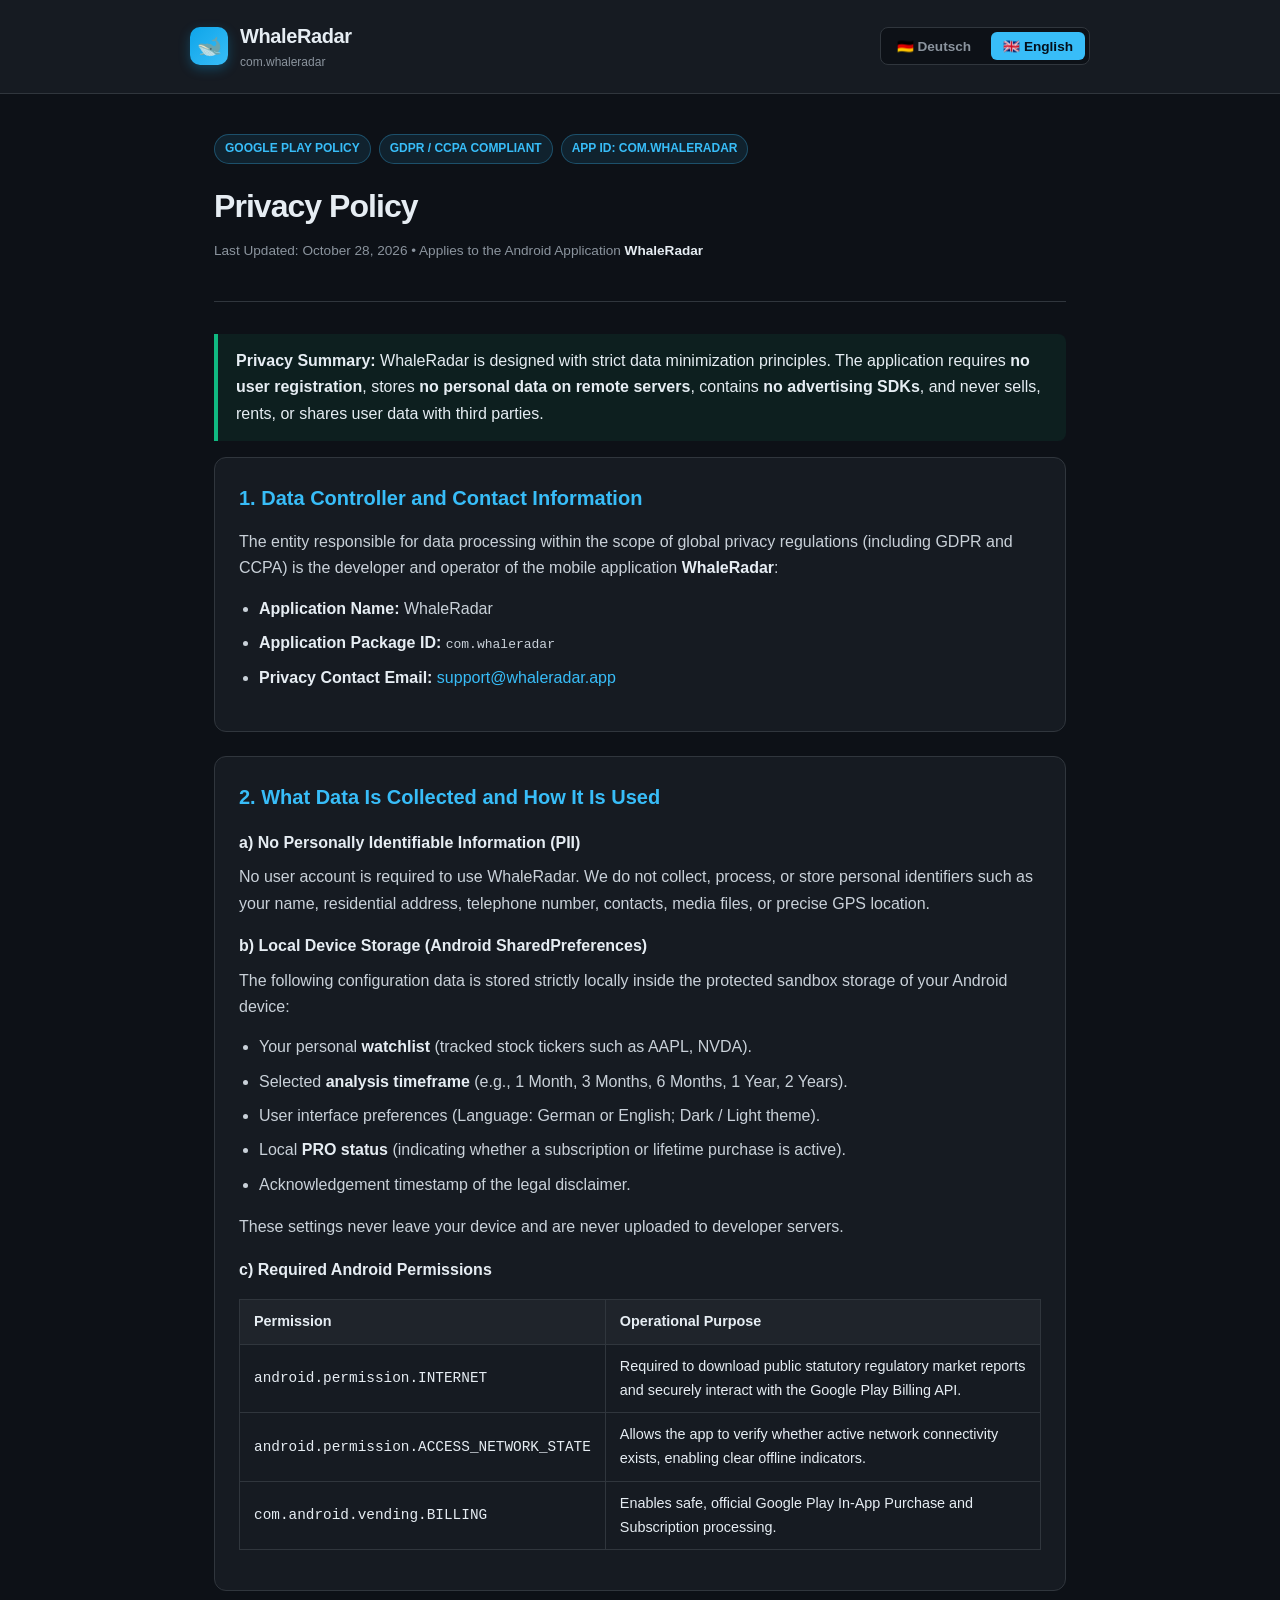
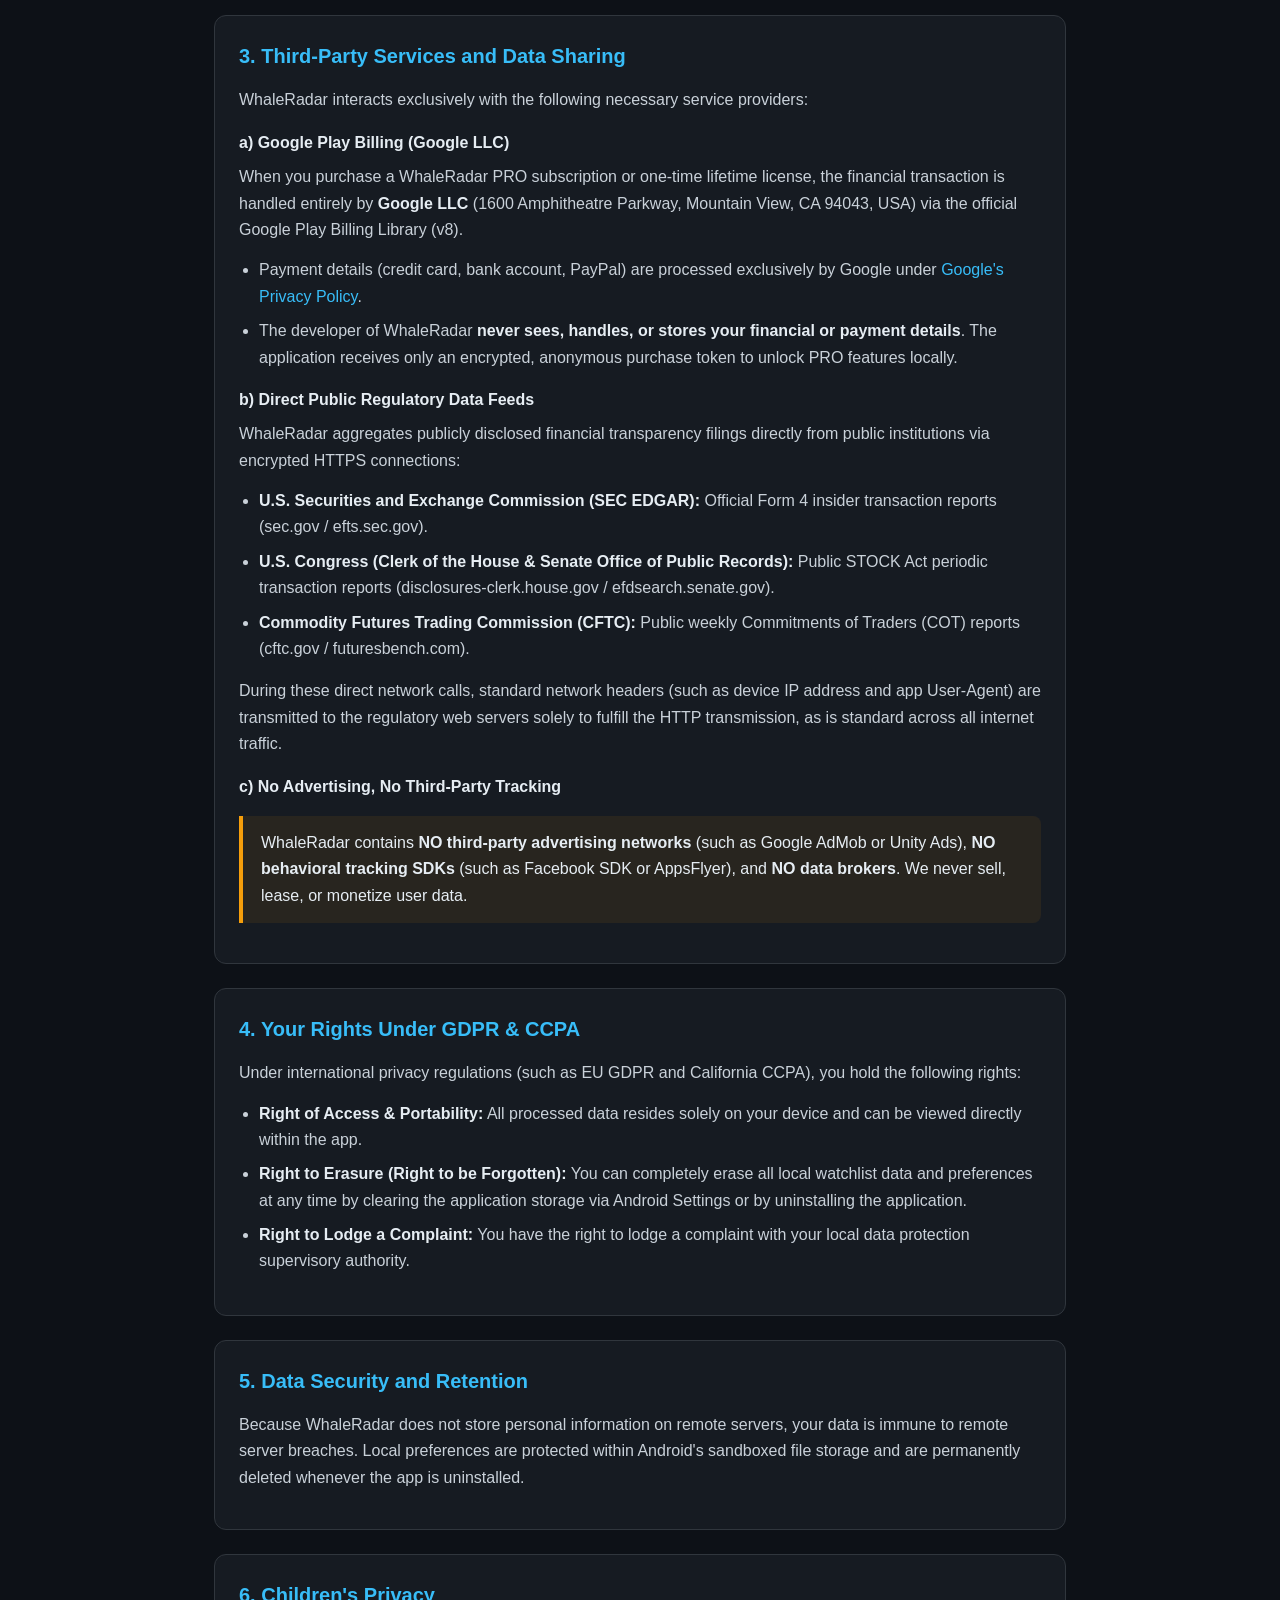
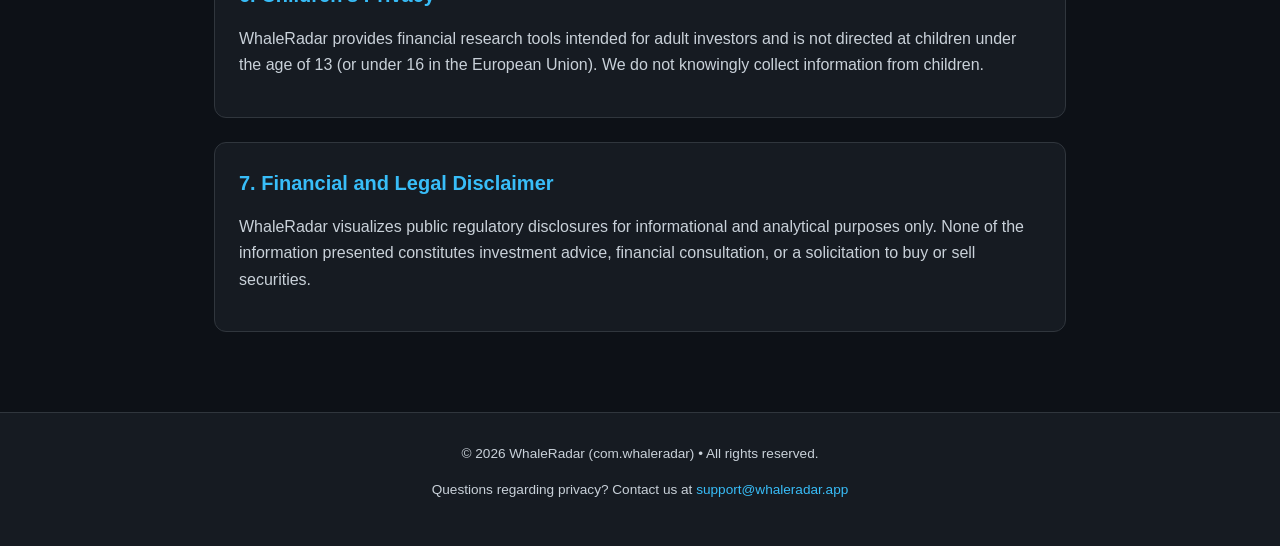
==== docs/index.html @ 18ae1765 "Datenschutzerklärung index.html mit Datenschutzerklärung für google play" ====
<!DOCTYPE html>
<html lang="de">
<head>
    <meta charset="UTF-8">
    <meta name="viewport" content="width=device-width, initial-scale=1.0">
    <title>Datenschutzerklärung / Privacy Policy – WhaleRadar</title>
    <meta name="description" content="Offizielle Datenschutzerklärung für die Android-App WhaleRadar (com.whaleradar) gemäß DSGVO / GDPR und Google Play Richtlinien.">
    <meta name="robots" content="index, follow">
    <style>
        :root {
            --bg-color: #0d1117;
            --surface-color: #161b22;
            --border-color: #30363d;
            --text-primary: #e6edf3;
            --text-secondary: #8b949e;
            --accent-color: #38bdf8;
            --accent-gold: #f59e0b;
            --accent-green: #10b981;
            --tag-bg: rgba(56, 189, 248, 0.1);
        }

        * {
            box-sizing: border-box;
            margin: 0;
            padding: 0;
        }

        body {
            font-family: -apple-system, BlinkMacSystemFont, "Segoe UI", Roboto, Helvetica, Arial, sans-serif;
            background-color: var(--bg-color);
            color: var(--text-primary);
            line-height: 1.65;
            padding: 0;
            margin: 0;
        }

        header {
            background-color: var(--surface-color);
            border-bottom: 1px solid var(--border-color);
            padding: 20px 24px;
            position: sticky;
            top: 0;
            z-index: 100;
        }

        .header-container {
            max-width: 900px;
            margin: 0 auto;
            display: flex;
            justify-content: space-between;
            align-items: center;
        }

        .brand {
            display: flex;
            align-items: center;
            gap: 12px;
            text-decoration: none;
            color: var(--text-primary);
        }

        .brand-icon {
            width: 38px;
            height: 38px;
            background: linear-gradient(135deg, #0ea5e9, #38bdf8);
            border-radius: 10px;
            display: flex;
            align-items: center;
            justify-content: center;
            font-size: 20px;
            box-shadow: 0 4px 12px rgba(14, 165, 233, 0.3);
        }

        .brand-text h1 {
            font-size: 1.25rem;
            font-weight: 700;
            letter-spacing: -0.02em;
        }

        .brand-text span {
            font-size: 0.75rem;
            color: var(--text-secondary);
            display: block;
        }

        .lang-switch {
            display: flex;
            gap: 8px;
            background: var(--bg-color);
            padding: 4px;
            border-radius: 8px;
            border: 1px solid var(--border-color);
        }

        .lang-btn {
            background: none;
            border: none;
            color: var(--text-secondary);
            font-weight: 600;
            font-size: 0.85rem;
            padding: 6px 12px;
            border-radius: 6px;
            cursor: pointer;
            transition: all 0.2s ease;
        }

        .lang-btn.active {
            background: var(--accent-color);
            color: #04101c;
        }

        .container {
            max-width: 900px;
            margin: 40px auto 80px auto;
            padding: 0 24px;
        }

        .badge-box {
            display: inline-flex;
            gap: 8px;
            margin-bottom: 16px;
        }

        .badge {
            background: var(--tag-bg);
            color: var(--accent-color);
            border: 1px solid rgba(56, 189, 248, 0.3);
            font-size: 0.75rem;
            font-weight: 700;
            padding: 4px 10px;
            border-radius: 20px;
            text-transform: uppercase;
        }

        .title-section {
            margin-bottom: 32px;
            border-bottom: 1px solid var(--border-color);
            padding-bottom: 24px;
        }

        .title-section h2 {
            font-size: 2rem;
            font-weight: 800;
            letter-spacing: -0.03em;
            margin-bottom: 8px;
        }

        .meta-info {
            color: var(--text-secondary);
            font-size: 0.85rem;
        }

        .card {
            background-color: var(--surface-color);
            border: 1px solid var(--border-color);
            border-radius: 12px;
            padding: 24px;
            margin-bottom: 24px;
        }

        .card h3 {
            font-size: 1.25rem;
            color: var(--accent-color);
            margin-bottom: 14px;
            display: flex;
            align-items: center;
            gap: 10px;
        }

        .card h4 {
            font-size: 1rem;
            color: var(--text-primary);
            margin: 16px 0 8px 0;
        }

        p {
            margin-bottom: 14px;
            color: #c9d1d9;
        }

        ul {
            margin-left: 20px;
            margin-bottom: 16px;
            color: #c9d1d9;
        }

        li {
            margin-bottom: 8px;
        }

        strong {
            color: var(--text-primary);
        }

        .highlight-box {
            background: rgba(245, 158, 11, 0.08);
            border-left: 4px solid var(--accent-gold);
            padding: 14px 18px;
            border-radius: 0 8px 8px 0;
            margin: 16px 0;
        }

        .success-box {
            background: rgba(16, 185, 129, 0.08);
            border-left: 4px solid var(--accent-green);
            padding: 14px 18px;
            border-radius: 0 8px 8px 0;
            margin: 16px 0;
        }

        table {
            width: 100%;
            border-collapse: collapse;
            margin: 16px 0;
            font-size: 0.9rem;
        }

        th, td {
            border: 1px solid var(--border-color);
            padding: 10px 14px;
            text-align: left;
        }

        th {
            background-color: rgba(255, 255, 255, 0.04);
            color: var(--text-primary);
        }

        footer {
            border-top: 1px solid var(--border-color);
            background-color: var(--surface-color);
            padding: 30px 24px;
            text-align: center;
            color: var(--text-secondary);
            font-size: 0.85rem;
        }

        a {
            color: var(--accent-color);
            text-decoration: none;
        }

        a:hover {
            text-decoration: underline;
        }

        .lang-content {
            display: none;
        }

        .lang-content.active {
            display: block;
        }
    </style>
</head>
<body>

<header>
    <div class="header-container">
        <a href="#" class="brand">
            <div class="brand-icon">🐋</div>
            <div class="brand-text">
                <h1>WhaleRadar</h1>
                <span>com.whaleradar</span>
            </div>
        </a>
        <div class="lang-switch">
            <button class="lang-btn active" id="btn-de" onclick="switchLang('de')">🇩🇪 Deutsch</button>
            <button class="lang-btn" id="btn-en" onclick="switchLang('en')">🇬🇧 English</button>
        </div>
    </div>
</header>

<main class="container">

    <!-- ==================== DEUTSCH ==================== -->
    <div id="content-de" class="lang-content active">
        <div class="title-section">
            <div class="badge-box">
                <span class="badge">Google Play Richtlinien</span>
                <span class="badge">DSGVO / GDPR</span>
                <span class="badge">App-ID: com.whaleradar</span>
            </div>
            <h2>Datenschutzerklärung</h2>
            <p class="meta-info">Stand: 28. Oktober 2026 • Gilt für die Android-App <strong>WhaleRadar</strong></p>
        </div>

        <div class="success-box">
            <strong>Datenschutz auf einen Blick:</strong> WhaleRadar ist nach dem Prinzip der Datensparsamkeit konzipiert. Die App erfordert <strong>keine Registrierung</strong>, speichert <strong>keine personenbezogenen Daten</strong> auf eigenen Servern, bindet <strong>keine Werbenetzwerke</strong> ein und verkauft oder teilt zu keinem Zeitpunkt Nutzerdaten mit Dritten.
        </div>

        <!-- 1. Verantwortlicher -->
        <div class="card">
            <h3>1. Verantwortlicher und Kontakt</h3>
            <p>Verantwortlicher für die Datenverarbeitung im Sinne der Datenschutz-Grundverordnung (DSGVO) und anderer nationaler Datenschutzgesetze ist der Entwickler und Betreiber der mobilen Anwendung <strong>WhaleRadar</strong>:</p>
            <ul>
                <li><strong>App-Name:</strong> WhaleRadar</li>
                <li><strong>Paket-Name (Application ID):</strong> <code>com.whaleradar</code></li>
                <li><strong>E-Mail-Kontakt für Datenschutzfragen:</strong> <a href="mailto:support@whaleradar.app">support@whaleradar.app</a></li>
            </ul>
        </div>

        <!-- 2. Erhebung & Speicherung -->
        <div class="card">
            <h3>2. Welche Daten werden erhoben und wie werden sie verwendet?</h3>
            
            <h4>a) Keine Erhebung personenbezogener Profildaten</h4>
            <p>Zur Nutzung von WhaleRadar ist kein Benutzerkonto erforderlich. Wir erheben, verarbeiten und speichern keine Identitätsdaten wie Name, Postanschrift, Telefonnummer, Kontakte, Fotos oder genaue Standortdaten.</p>

            <h4>b) Lokale Einstellungen auf Ihrem Endgerät (SharedPreferences)</h4>
            <p>Die folgenden Daten werden ausschließlich lokal im geschützten Speicherbereich (Android Sandbox) Ihres Smartphones oder Tablets gespeichert:</p>
            <ul>
                <li>Ihre persönliche <strong>Watchlist</strong> (gespeicherte Aktiensymbole wie z. B. AAPL, NVDA).</li>
                <li>Der gewählte <strong>Zeitraum</strong> für Marktanalysen (z. B. 1 Monat, 3 Monate, 6 Monate, 1 Jahr, 2 Jahre).</li>
                <li>Die gewählte <strong>App-Sprache</strong> (Deutsch oder Englisch) und das Anzeige-Design (Dark/Light).</li>
                <li>Der Status der <strong>PRO-Freischaltung</strong> (z. B. aktives Abonnement oder Lifetime-Lizenz).</li>
                <li>Die Bestätigung des <strong>Rechtlichen Hinweises / Disclaimers</strong>.</li>
            </ul>
            <p>Diese Einstellungen verbleiben jederzeit ausschließlich auf Ihrem Gerät und werden zu keinem Zeitpunkt an Entwickler-Server übertragen.</p>

            <h4>c) Notwendige Berechtigungen</h4>
            <table>
                <thead>
                    <tr>
                        <th>Berechtigung</th>
                        <th>Zweck</th>
                    </tr>
                </thead>
                <tbody>
                    <tr>
                        <td><code>android.permission.INTERNET</code></td>
                        <td>Erforderlich, um aktuelle regulatorische Marktdaten von offiziellen Behördenseiten abzurufen und Google Play In-App-Abrechnungen durchzuführen.</td>
                    </tr>
                    <tr>
                        <td><code>android.permission.ACCESS_NETWORK_STATE</code></td>
                        <td>Prüft, ob eine aktive Internetverbindung besteht, um Fehler bei Netzwerkabfragen benutzerfreundlich anzuzeigen.</td>
                    </tr>
                    <tr>
                        <td><code>com.android.vending.BILLING</code></td>
                        <td>Ermöglicht die sichere Durchführung und Verwaltung von In-App-Käufen und PRO-Abonnements über das offizielle Google Play Bezahlsystem.</td>
                    </tr>
                </tbody>
            </table>
        </div>

        <!-- 3. Drittanbieter & externe Schnittstellen -->
        <div class="card">
            <h3>3. Einbindung von Drittanbietern und Datenweitergabe</h3>
            <p>WhaleRadar bindet ausschließlich notwendige Drittanbieter-Schnittstellen ein:</p>

            <h4>a) Google Play In-App Billing (Google LLC)</h4>
            <p>Wenn Sie ein WhaleRadar PRO-Abonnement oder einen Einmalkauf (Lifetime) tätigen, wird der Bezahlvorgang über die <strong>Google Play Billing Library (v8)</strong> abgewickelt. Der Vertragspartner für Zahlungen ist die <strong>Google LLC</strong> (1600 Amphitheatre Parkway, Mountain View, CA 94043, USA).</p>
            <ul>
                <li>Google verarbeitet Ihre Zahlungsdaten (z. B. Kreditkarte, PayPal, Bankkonto) gemäß den <a href="https://policies.google.com/privacy" target="_blank" rel="noopener">Google Datenschutzbestimmungen</a>.</li>
                <li>Wir als Entwickler von WhaleRadar haben <strong>zu keinem Zeitpunkt Zugriff auf Ihre Zahlungs- oder Bankdaten</strong>. Die App erhält von Google lediglich ein anonymes Bestätigungstoken (Purchase Token) zur lokalen Freischaltung der PRO-Funktionen.</li>
            </ul>

            <h4>b) Direkte Abfrage öffentlicher Behörden-Schnittstellen</h4>
            <p>WhaleRadar aggregiert öffentlich zugängliche Finanz- und Insider-Meldungen direkt von den offiziellen Quellen. Beim Aktualisieren der Daten baut die App eine verschlüsselte HTTPS-Verbindung zu den folgenden Servern auf:</p>
            <ul>
                <li><strong>U.S. Securities and Exchange Commission (SEC EDGAR):</strong> Offizielle Form 4 Insider-Transaktionen (sec.gov / efts.sec.gov).</li>
                <li><strong>U.S. House of Representatives (Clerk of the House) & U.S. Senate (eFD):</strong> Veröffentlichte STOCK Act Periodic Transaction Reports (disclosures-clerk.house.gov / efdsearch.senate.gov).</li>
                <li><strong>Commodity Futures Trading Commission (CFTC):</strong> Wöchentliche Commitments of Traders (COT) Berichte (cftc.gov / futuresbench.com).</li>
            </ul>
            <p>Bei diesen HTTP-Anfragen übermittelt Ihr Gerät technisch bedingt die IP-Adresse und einen Standard-User-Agent-Header an die jeweiligen Server der Behörden. Es werden keine Nutzerprofile oder personenbezogene Identifikatoren übermittelt.</p>

            <h4>c) Keine Werbung und kein Tracking</h4>
            <div class="highlight-box">
                WhaleRadar verwendet <strong>keine Werbenetzwerke</strong> (wie Google AdMob, Unity Ads etc.), <strong>keine Tracking-SDKs</strong> (wie Facebook SDK, AppsFlyer) und <strong>keine Drittanbieter-Analysewerkzeuge</strong>. Wir verkaufen, vermieten oder handeln niemals mit Ihren Daten.
            </div>
        </div>

        <!-- 4. Rechte der Nutzer -->
        <div class="card">
            <h3>4. Ihre Rechte nach der DSGVO / GDPR</h3>
            <p>Ihnen stehen gemäß der europäischen Datenschutz-Grundverordnung die folgenden Rechte zu:</p>
            <ul>
                <li><strong>Recht auf Auskunft (Art. 15 DSGVO):</strong> Sie können Auskunft über eventuell verarbeitete Daten verlangen. Da wir keine Daten auf externen Servern speichern, liegen alle verarbeiteten Daten direkt auf Ihrem Gerät vor.</li>
                <li><strong>Recht auf Löschung (Art. 17 DSGVO):</strong> Sie können sämtliche in der App gespeicherten Daten (Watchlist, Einstellungen, Cache) jederzeit sofort und vollständig löschen, indem Sie in den Android-Einstellungen der App auf <em>„Speicherinhalt löschen“</em> tippen oder die App deinstallieren.</li>
                <li><strong>Recht auf Widerruf und Beschwerde:</strong> Sie haben das Recht, sich bei einer Datenschutz-Aufsichtsbehörde über die Verarbeitung personenbezogener Daten zu beschweren.</li>
            </ul>
        </div>

        <!-- 5. Datensicherheit & Speicherdauer -->
        <div class="card">
            <h3>5. Datensicherheit und Speicherdauer</h3>
            <p>Da keine personenbezogenen Daten auf externen Servern von WhaleRadar verarbeitet werden, besteht kein Risiko von zentralen Server-Datenlecks. Alle lokalen Daten auf Ihrem Endgerät sind durch die Sicherheitsarchitektur des Android-Betriebssystems geschützt. Mit der Deinstallation der App werden alle lokal gespeicherten App-Daten unwiderruflich von Ihrem Gerät gelöscht.</p>
        </div>

        <!-- 6. Minderjährigenschutz -->
        <div class="card">
            <h3>6. Schutz von Minderjährigen</h3>
            <p>WhaleRadar richtet sich an mündige Anleger und Marktbeobachter und richtet sich nicht an Kinder unter 16 Jahren. Wir erheben wissentlich keine Daten von Kindern.</p>
        </div>

        <!-- 7. Finanzrechtlicher Hinweis -->
        <div class="card">
            <h3>7. Finanz- und Haftungsausschluss</h3>
            <p>WhaleRadar stellt ausschließlich öffentlich zugängliche Primärdaten (SEC, CFTC, Kongress) zu Informations- und Recherche-Zwecken dar. Alle Inhalte stellen zu keinem Zeitpunkt eine Anlageberatung, Kaufempfehlung oder Aufforderung zum Handeln mit Wertpapieren dar.</p>
        </div>
    </div>

    <!-- ==================== ENGLISH ==================== -->
    <div id="content-en" class="lang-content">
        <div class="title-section">
            <div class="badge-box">
                <span class="badge">Google Play Policy</span>
                <span class="badge">GDPR / CCPA Compliant</span>
                <span class="badge">App ID: com.whaleradar</span>
            </div>
            <h2>Privacy Policy</h2>
            <p class="meta-info">Last Updated: October 28, 2026 • Applies to the Android Application <strong>WhaleRadar</strong></p>
        </div>

        <div class="success-box">
            <strong>Privacy Summary:</strong> WhaleRadar is designed with strict data minimization principles. The application requires <strong>no user registration</strong>, stores <strong>no personal data on remote servers</strong>, contains <strong>no advertising SDKs</strong>, and never sells, rents, or shares user data with third parties.
        </div>

        <!-- 1. Controller -->
        <div class="card">
            <h3>1. Data Controller and Contact Information</h3>
            <p>The entity responsible for data processing within the scope of global privacy regulations (including GDPR and CCPA) is the developer and operator of the mobile application <strong>WhaleRadar</strong>:</p>
            <ul>
                <li><strong>Application Name:</strong> WhaleRadar</li>
                <li><strong>Application Package ID:</strong> <code>com.whaleradar</code></li>
                <li><strong>Privacy Contact Email:</strong> <a href="mailto:support@whaleradar.app">support@whaleradar.app</a></li>
            </ul>
        </div>

        <!-- 2. Data Collection -->
        <div class="card">
            <h3>2. What Data Is Collected and How It Is Used</h3>
            
            <h4>a) No Personally Identifiable Information (PII)</h4>
            <p>No user account is required to use WhaleRadar. We do not collect, process, or store personal identifiers such as your name, residential address, telephone number, contacts, media files, or precise GPS location.</p>

            <h4>b) Local Device Storage (Android SharedPreferences)</h4>
            <p>The following configuration data is stored strictly locally inside the protected sandbox storage of your Android device:</p>
            <ul>
                <li>Your personal <strong>watchlist</strong> (tracked stock tickers such as AAPL, NVDA).</li>
                <li>Selected <strong>analysis timeframe</strong> (e.g., 1 Month, 3 Months, 6 Months, 1 Year, 2 Years).</li>
                <li>User interface preferences (Language: German or English; Dark / Light theme).</li>
                <li>Local <strong>PRO status</strong> (indicating whether a subscription or lifetime purchase is active).</li>
                <li>Acknowledgement timestamp of the legal disclaimer.</li>
            </ul>
            <p>These settings never leave your device and are never uploaded to developer servers.</p>

            <h4>c) Required Android Permissions</h4>
            <table>
                <thead>
                    <tr>
                        <th>Permission</th>
                        <th>Operational Purpose</th>
                    </tr>
                </thead>
                <tbody>
                    <tr>
                        <td><code>android.permission.INTERNET</code></td>
                        <td>Required to download public statutory regulatory market reports and securely interact with the Google Play Billing API.</td>
                    </tr>
                    <tr>
                        <td><code>android.permission.ACCESS_NETWORK_STATE</code></td>
                        <td>Allows the app to verify whether active network connectivity exists, enabling clear offline indicators.</td>
                    </tr>
                    <tr>
                        <td><code>com.android.vending.BILLING</code></td>
                        <td>Enables safe, official Google Play In-App Purchase and Subscription processing.</td>
                    </tr>
                </tbody>
            </table>
        </div>

        <!-- 3. Third-Party Services -->
        <div class="card">
            <h3>3. Third-Party Services and Data Sharing</h3>
            <p>WhaleRadar interacts exclusively with the following necessary service providers:</p>

            <h4>a) Google Play Billing (Google LLC)</h4>
            <p>When you purchase a WhaleRadar PRO subscription or one-time lifetime license, the financial transaction is handled entirely by <strong>Google LLC</strong> (1600 Amphitheatre Parkway, Mountain View, CA 94043, USA) via the official Google Play Billing Library (v8).</p>
            <ul>
                <li>Payment details (credit card, bank account, PayPal) are processed exclusively by Google under <a href="https://policies.google.com/privacy" target="_blank" rel="noopener">Google's Privacy Policy</a>.</li>
                <li>The developer of WhaleRadar <strong>never sees, handles, or stores your financial or payment details</strong>. The application receives only an encrypted, anonymous purchase token to unlock PRO features locally.</li>
            </ul>

            <h4>b) Direct Public Regulatory Data Feeds</h4>
            <p>WhaleRadar aggregates publicly disclosed financial transparency filings directly from public institutions via encrypted HTTPS connections:</p>
            <ul>
                <li><strong>U.S. Securities and Exchange Commission (SEC EDGAR):</strong> Official Form 4 insider transaction reports (sec.gov / efts.sec.gov).</li>
                <li><strong>U.S. Congress (Clerk of the House & Senate Office of Public Records):</strong> Public STOCK Act periodic transaction reports (disclosures-clerk.house.gov / efdsearch.senate.gov).</li>
                <li><strong>Commodity Futures Trading Commission (CFTC):</strong> Public weekly Commitments of Traders (COT) reports (cftc.gov / futuresbench.com).</li>
            </ul>
            <p>During these direct network calls, standard network headers (such as device IP address and app User-Agent) are transmitted to the regulatory web servers solely to fulfill the HTTP transmission, as is standard across all internet traffic.</p>

            <h4>c) No Advertising, No Third-Party Tracking</h4>
            <div class="highlight-box">
                WhaleRadar contains <strong>NO third-party advertising networks</strong> (such as Google AdMob or Unity Ads), <strong>NO behavioral tracking SDKs</strong> (such as Facebook SDK or AppsFlyer), and <strong>NO data brokers</strong>. We never sell, lease, or monetize user data.
            </div>
        </div>

        <!-- 4. User Rights -->
        <div class="card">
            <h3>4. Your Rights Under GDPR & CCPA</h3>
            <p>Under international privacy regulations (such as EU GDPR and California CCPA), you hold the following rights:</p>
            <ul>
                <li><strong>Right of Access & Portability:</strong> All processed data resides solely on your device and can be viewed directly within the app.</li>
                <li><strong>Right to Erasure (Right to be Forgotten):</strong> You can completely erase all local watchlist data and preferences at any time by clearing the application storage via Android Settings or by uninstalling the application.</li>
                <li><strong>Right to Lodge a Complaint:</strong> You have the right to lodge a complaint with your local data protection supervisory authority.</li>
            </ul>
        </div>

        <!-- 5. Security & Retention -->
        <div class="card">
            <h3>5. Data Security and Retention</h3>
            <p>Because WhaleRadar does not store personal information on remote servers, your data is immune to remote server breaches. Local preferences are protected within Android's sandboxed file storage and are permanently deleted whenever the app is uninstalled.</p>
        </div>

        <!-- 6. Children's Privacy -->
        <div class="card">
            <h3>6. Children's Privacy</h3>
            <p>WhaleRadar provides financial research tools intended for adult investors and is not directed at children under the age of 13 (or under 16 in the European Union). We do not knowingly collect information from children.</p>
        </div>

        <!-- 7. Disclaimer -->
        <div class="card">
            <h3>7. Financial and Legal Disclaimer</h3>
            <p>WhaleRadar visualizes public regulatory disclosures for informational and analytical purposes only. None of the information presented constitutes investment advice, financial consultation, or a solicitation to buy or sell securities.</p>
        </div>
    </div>

</main>

<footer>
    <p>&copy; 2026 WhaleRadar (com.whaleradar) • All rights reserved.</p>
    <p style="margin-top: 6px;">Questions regarding privacy? Contact us at <a href="mailto:support@whaleradar.app">support@whaleradar.app</a></p>
</footer>

<script>
    function switchLang(lang) {
        document.getElementById('content-de').classList.remove('active');
        document.getElementById('content-en').classList.remove('active');
        document.getElementById('btn-de').classList.remove('active');
        document.getElementById('btn-en').classList.remove('active');

        if (lang === 'en') {
            document.getElementById('content-en').classList.add('active');
            document.getElementById('btn-en').classList.add('active');
            document.documentElement.lang = 'en';
        } else {
            document.getElementById('content-de').classList.add('active');
            document.getElementById('btn-de').classList.add('active');
            document.documentElement.lang = 'de';
        }
    }

    // Auto-detect browser language on initial load
    (function() {
        const userLang = navigator.language || navigator.userLanguage;
        if (userLang && userLang.toLowerCase().startsWith('en')) {
            switchLang('en');
        } else {
            switchLang('de');
        }
    })();
</script>

</body>
</html>
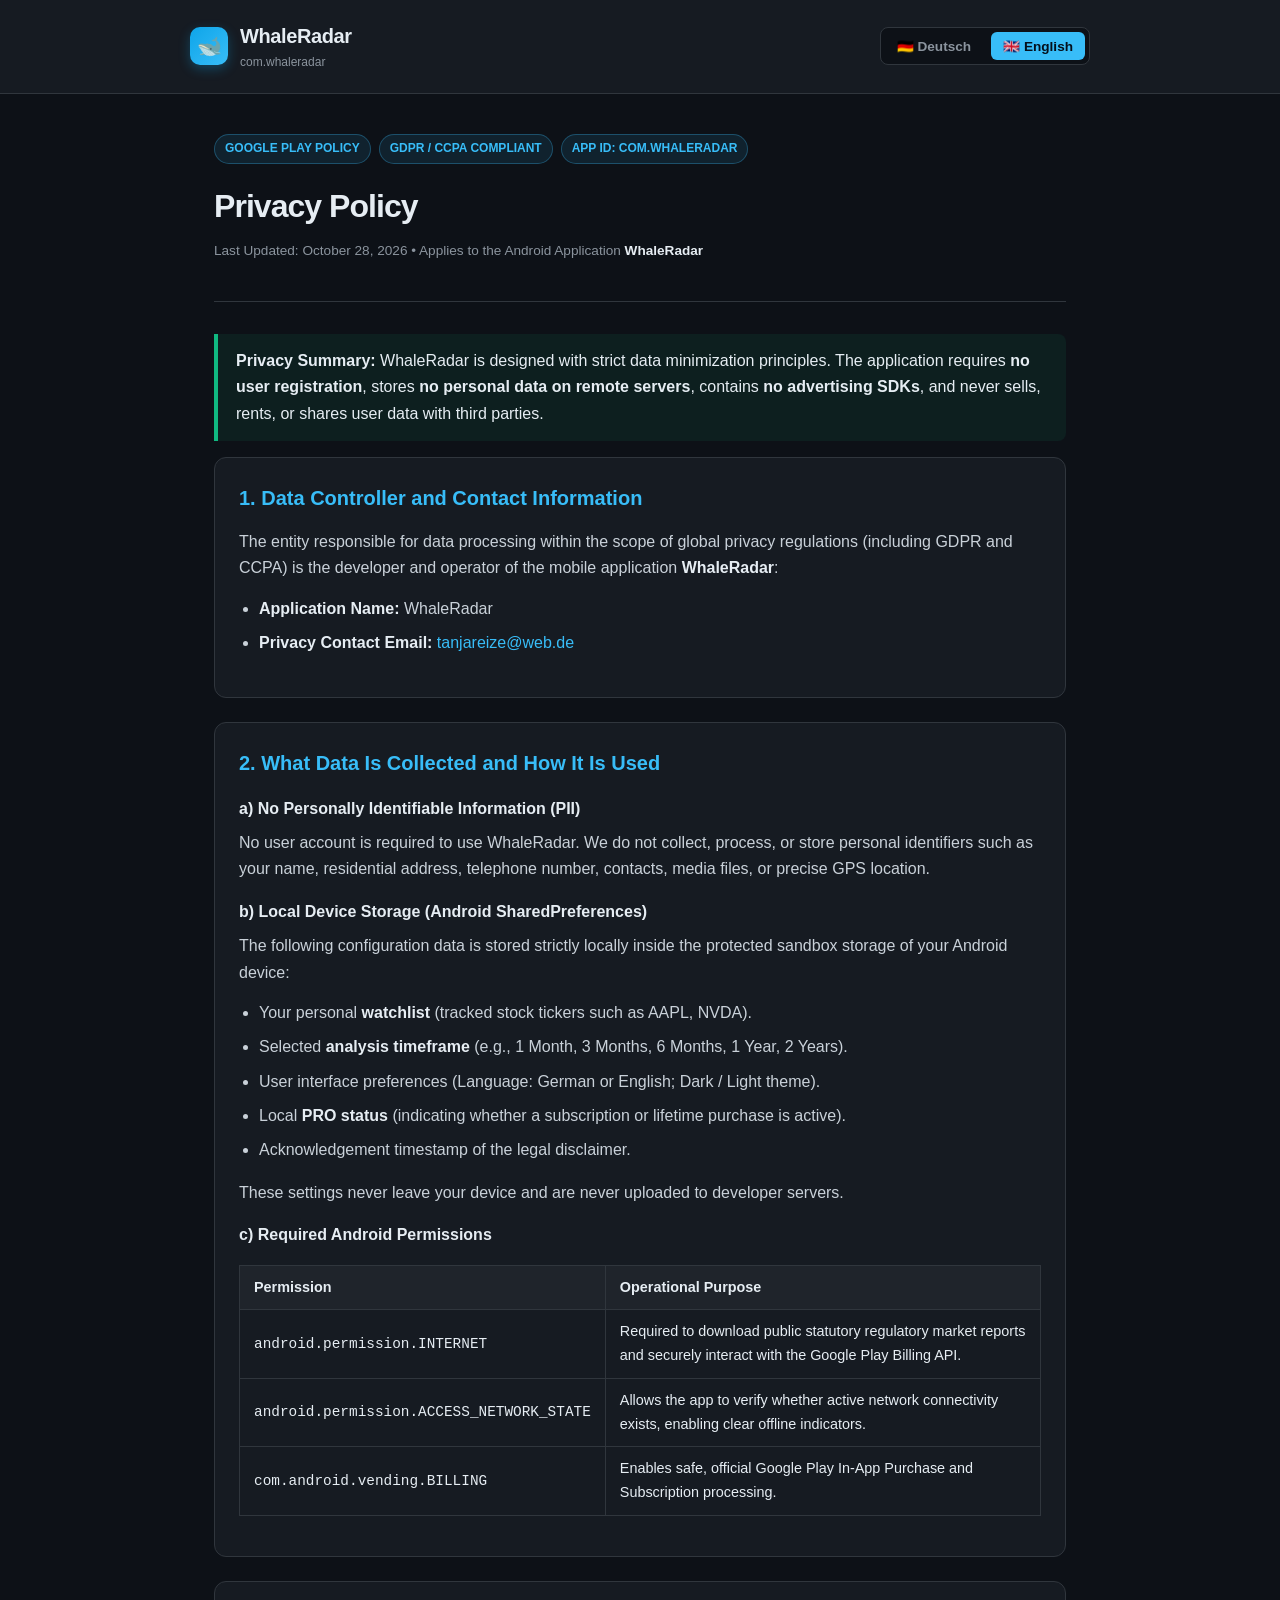
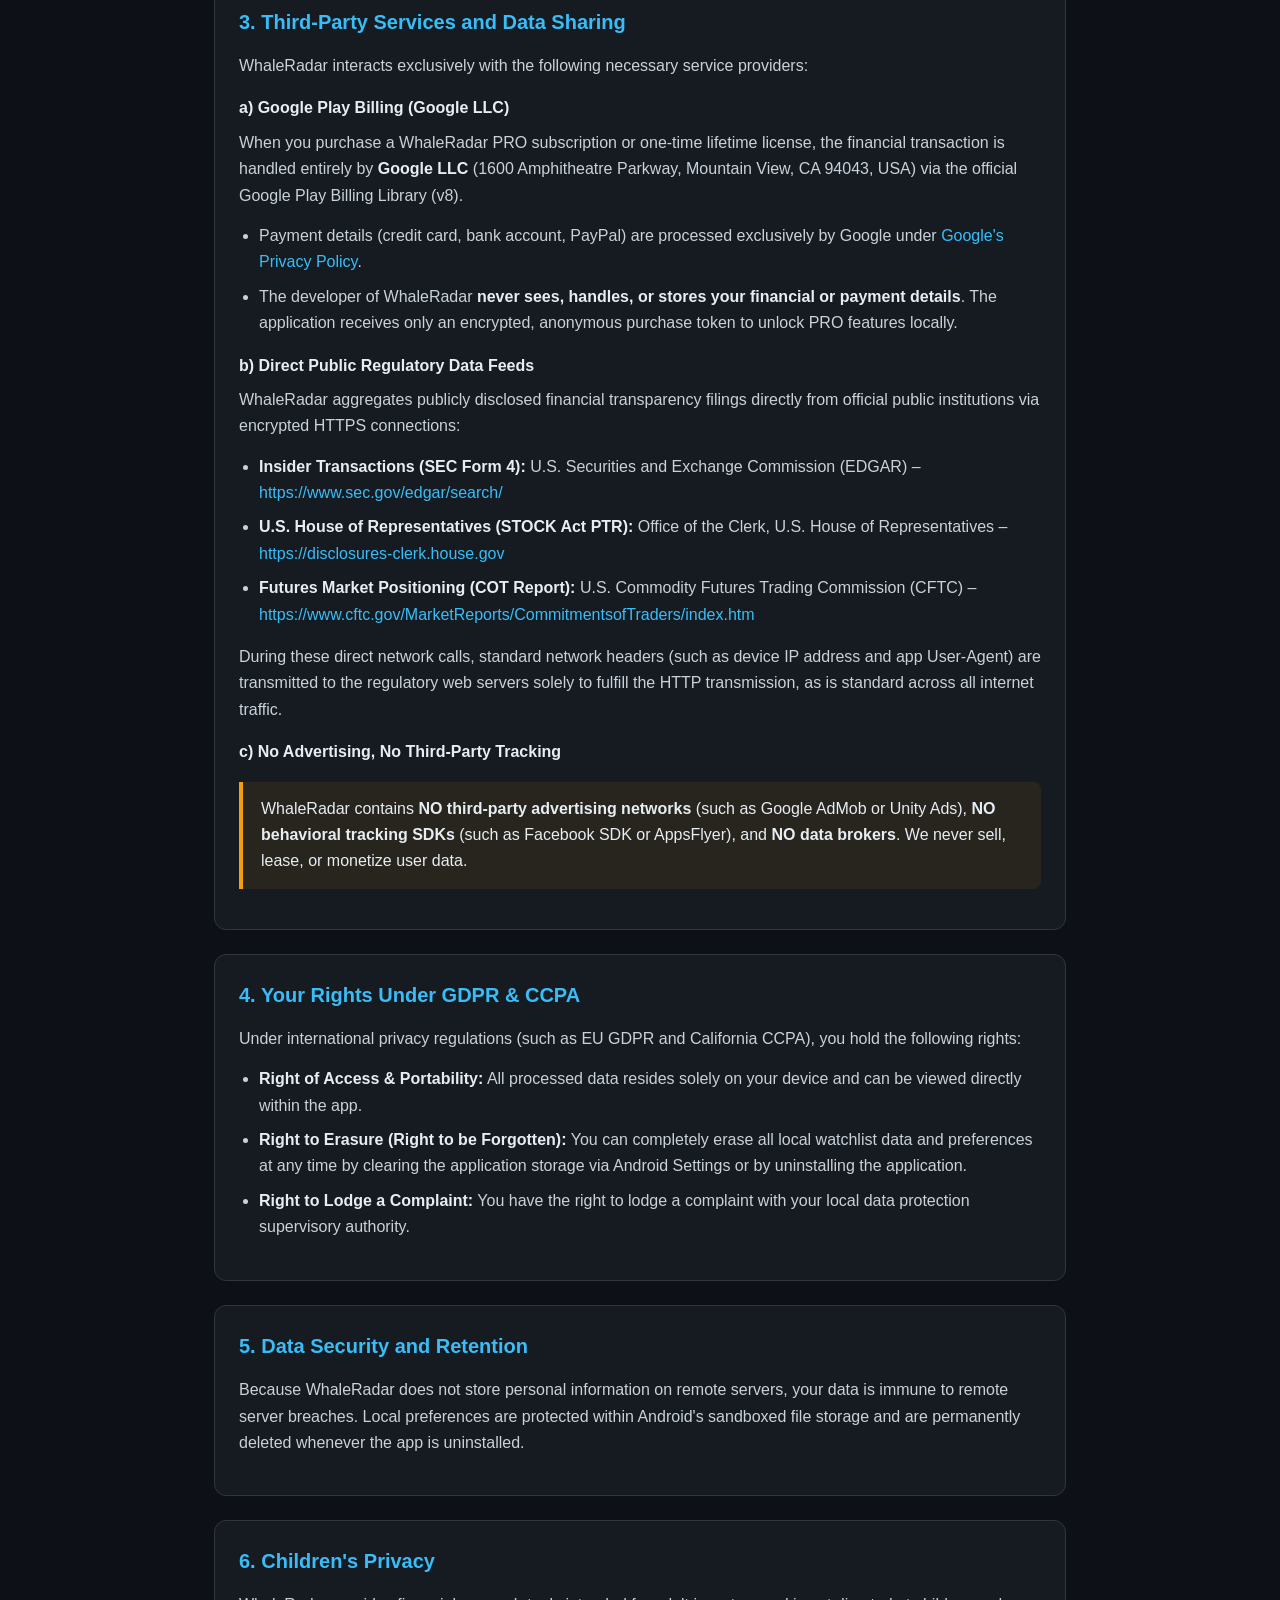
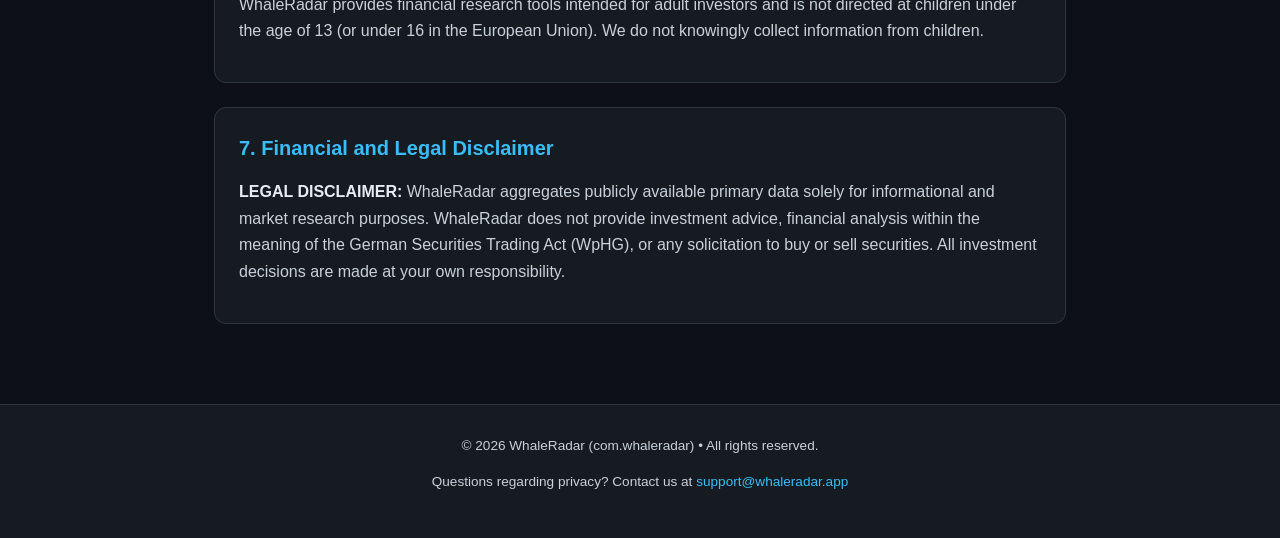
==== commit f64697b7: "Änderungen nach google Ablehnung Pflicht-Dialog beim Erststart (LegalDisclaimerDialog):  Beim ersten" ====
--- a/docs/index.html
+++ b/docs/index.html
@@ -295,8 +295,7 @@
             <p>Verantwortlicher für die Datenverarbeitung im Sinne der Datenschutz-Grundverordnung (DSGVO) und anderer nationaler Datenschutzgesetze ist der Entwickler und Betreiber der mobilen Anwendung <strong>WhaleRadar</strong>:</p>
             <ul>
                 <li><strong>App-Name:</strong> WhaleRadar</li>
-                <li><strong>Paket-Name (Application ID):</strong> <code>com.whaleradar</code></li>
-                <li><strong>E-Mail-Kontakt für Datenschutzfragen:</strong> <a href="mailto:support@whaleradar.app">support@whaleradar.app</a></li>
+                <li><strong>E-Mail-Kontakt für Datenschutzfragen:</strong> <a href="tanjareize@web.de">tanjareize@web.de</a></li>
             </ul>
         </div>
 
@@ -356,11 +355,11 @@
             </ul>
 
             <h4>b) Direkte Abfrage öffentlicher Behörden-Schnittstellen</h4>
-            <p>WhaleRadar aggregiert öffentlich zugängliche Finanz- und Insider-Meldungen direkt von den offiziellen Quellen. Beim Aktualisieren der Daten baut die App eine verschlüsselte HTTPS-Verbindung zu den folgenden Servern auf:</p>
-            <ul>
-                <li><strong>U.S. Securities and Exchange Commission (SEC EDGAR):</strong> Offizielle Form 4 Insider-Transaktionen (sec.gov / efts.sec.gov).</li>
-                <li><strong>U.S. House of Representatives (Clerk of the House) & U.S. Senate (eFD):</strong> Veröffentlichte STOCK Act Periodic Transaction Reports (disclosures-clerk.house.gov / efdsearch.senate.gov).</li>
-                <li><strong>Commodity Futures Trading Commission (CFTC):</strong> Wöchentliche Commitments of Traders (COT) Berichte (cftc.gov / futuresbench.com).</li>
+            <p>WhaleRadar aggregiert öffentlich zugängliche Finanz- und Insider-Meldungen direkt von den offiziellen Quellen. Beim Aktualisieren der Daten baut die App eine verschlüsselte HTTPS-Verbindung zu den folgenden drei Originalquellen auf:</p>
+            <ul>
+                <li><strong>Insider Transactions (SEC Form 4):</strong> U.S. Securities and Exchange Commission (EDGAR) – <a href="https://www.sec.gov/edgar/search/" target="_blank" rel="noopener">https://www.sec.gov/edgar/search/</a></li>
+                <li><strong>U.S. House of Representatives (STOCK Act PTR):</strong> Office of the Clerk, U.S. House of Representatives – <a href="https://disclosures-clerk.house.gov" target="_blank" rel="noopener">https://disclosures-clerk.house.gov</a></li>
+                <li><strong>Futures Market Positioning (COT Report):</strong> U.S. Commodity Futures Trading Commission (CFTC) – <a href="https://www.cftc.gov/MarketReports/CommitmentsofTraders/index.htm" target="_blank" rel="noopener">https://www.cftc.gov/MarketReports/CommitmentsofTraders/index.htm</a></li>
             </ul>
             <p>Bei diesen HTTP-Anfragen übermittelt Ihr Gerät technisch bedingt die IP-Adresse und einen Standard-User-Agent-Header an die jeweiligen Server der Behörden. Es werden keine Nutzerprofile oder personenbezogene Identifikatoren übermittelt.</p>
 
@@ -396,7 +395,7 @@
         <!-- 7. Finanzrechtlicher Hinweis -->
         <div class="card">
             <h3>7. Finanz- und Haftungsausschluss</h3>
-            <p>WhaleRadar stellt ausschließlich öffentlich zugängliche Primärdaten (SEC, CFTC, Kongress) zu Informations- und Recherche-Zwecken dar. Alle Inhalte stellen zu keinem Zeitpunkt eine Anlageberatung, Kaufempfehlung oder Aufforderung zum Handeln mit Wertpapieren dar.</p>
+            <p><strong>RECHTLICHER HINWEIS:</strong> WhaleRadar aggregiert öffentlich zugängliche Primärdaten ausschließlich zu Informations- und Marktforschungszwecken. WhaleRadar ist keine Anlageberatung, Finanzanalyse im Sinne des WpHG oder Aufforderung zum Kauf oder Verkauf von Wertpapieren. Alle Anlageentscheidungen treffen Sie eigenverantwortlich.</p>
         </div>
     </div>
 
@@ -422,8 +421,7 @@
             <p>The entity responsible for data processing within the scope of global privacy regulations (including GDPR and CCPA) is the developer and operator of the mobile application <strong>WhaleRadar</strong>:</p>
             <ul>
                 <li><strong>Application Name:</strong> WhaleRadar</li>
-                <li><strong>Application Package ID:</strong> <code>com.whaleradar</code></li>
-                <li><strong>Privacy Contact Email:</strong> <a href="mailto:support@whaleradar.app">support@whaleradar.app</a></li>
+                <li><strong>Privacy Contact Email:</strong> <a href="tanjareize@web.de">tanjareize@web.de</a></li>
             </ul>
         </div>
 
@@ -483,11 +481,11 @@
             </ul>
 
             <h4>b) Direct Public Regulatory Data Feeds</h4>
-            <p>WhaleRadar aggregates publicly disclosed financial transparency filings directly from public institutions via encrypted HTTPS connections:</p>
-            <ul>
-                <li><strong>U.S. Securities and Exchange Commission (SEC EDGAR):</strong> Official Form 4 insider transaction reports (sec.gov / efts.sec.gov).</li>
-                <li><strong>U.S. Congress (Clerk of the House & Senate Office of Public Records):</strong> Public STOCK Act periodic transaction reports (disclosures-clerk.house.gov / efdsearch.senate.gov).</li>
-                <li><strong>Commodity Futures Trading Commission (CFTC):</strong> Public weekly Commitments of Traders (COT) reports (cftc.gov / futuresbench.com).</li>
+            <p>WhaleRadar aggregates publicly disclosed financial transparency filings directly from official public institutions via encrypted HTTPS connections:</p>
+            <ul>
+                <li><strong>Insider Transactions (SEC Form 4):</strong> U.S. Securities and Exchange Commission (EDGAR) – <a href="https://www.sec.gov/edgar/search/" target="_blank" rel="noopener">https://www.sec.gov/edgar/search/</a></li>
+                <li><strong>U.S. House of Representatives (STOCK Act PTR):</strong> Office of the Clerk, U.S. House of Representatives – <a href="https://disclosures-clerk.house.gov" target="_blank" rel="noopener">https://disclosures-clerk.house.gov</a></li>
+                <li><strong>Futures Market Positioning (COT Report):</strong> U.S. Commodity Futures Trading Commission (CFTC) – <a href="https://www.cftc.gov/MarketReports/CommitmentsofTraders/index.htm" target="_blank" rel="noopener">https://www.cftc.gov/MarketReports/CommitmentsofTraders/index.htm</a></li>
             </ul>
             <p>During these direct network calls, standard network headers (such as device IP address and app User-Agent) are transmitted to the regulatory web servers solely to fulfill the HTTP transmission, as is standard across all internet traffic.</p>
 
@@ -523,7 +521,7 @@
         <!-- 7. Disclaimer -->
         <div class="card">
             <h3>7. Financial and Legal Disclaimer</h3>
-            <p>WhaleRadar visualizes public regulatory disclosures for informational and analytical purposes only. None of the information presented constitutes investment advice, financial consultation, or a solicitation to buy or sell securities.</p>
+            <p><strong>LEGAL DISCLAIMER:</strong> WhaleRadar aggregates publicly available primary data solely for informational and market research purposes. WhaleRadar does not provide investment advice, financial analysis within the meaning of the German Securities Trading Act (WpHG), or any solicitation to buy or sell securities. All investment decisions are made at your own responsibility.</p>
         </div>
     </div>
 
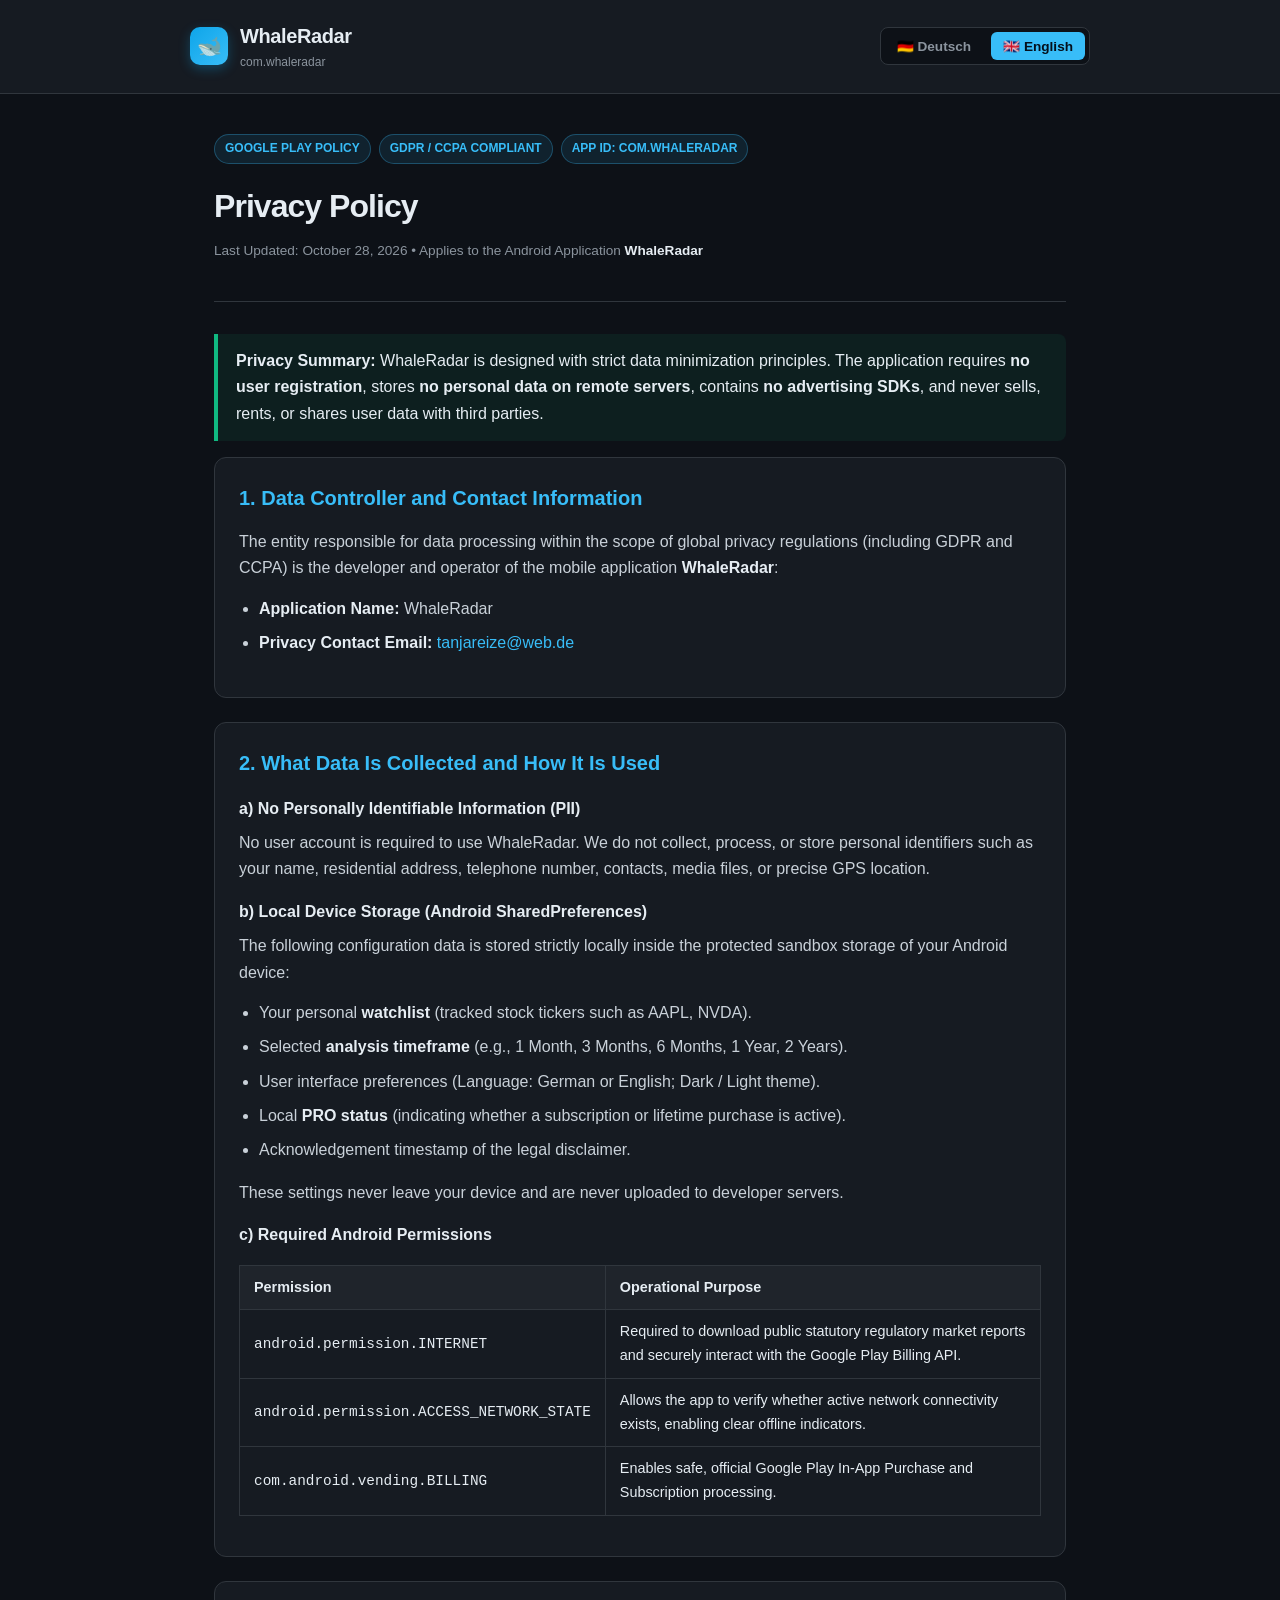
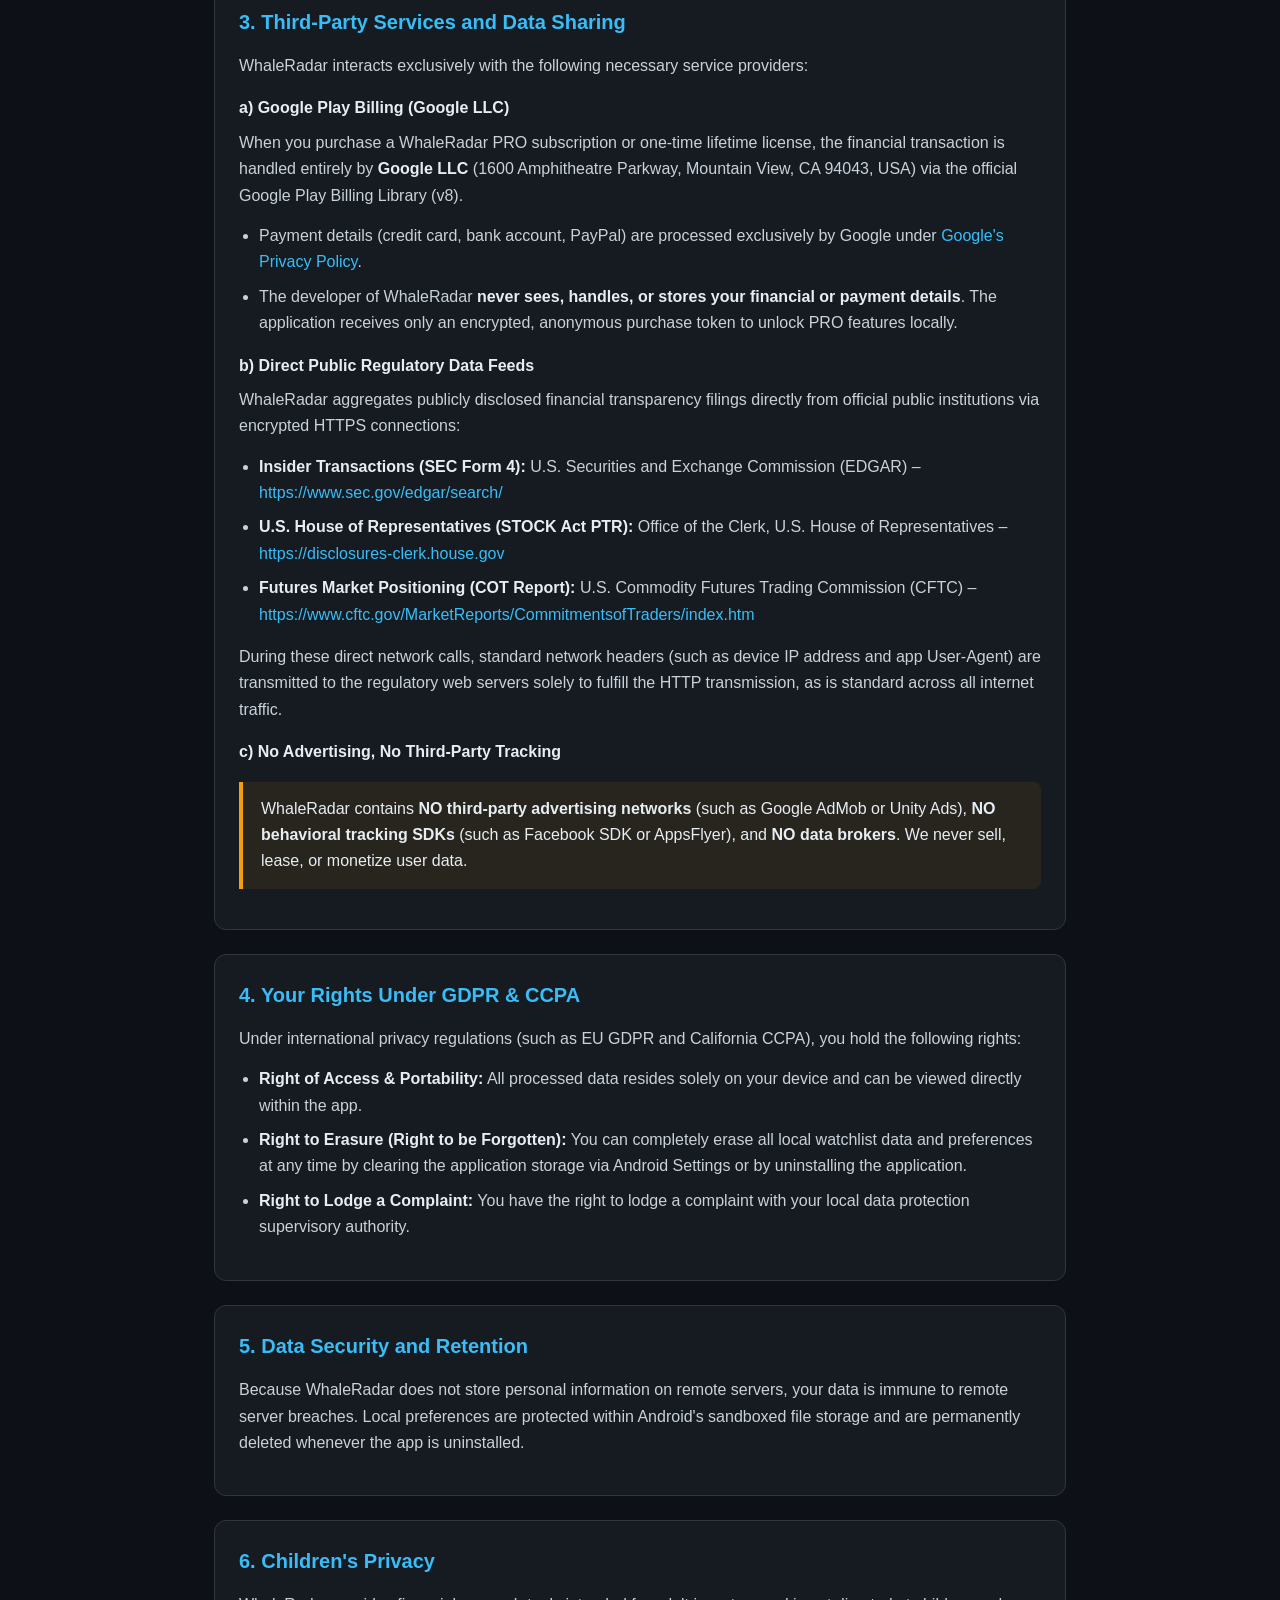
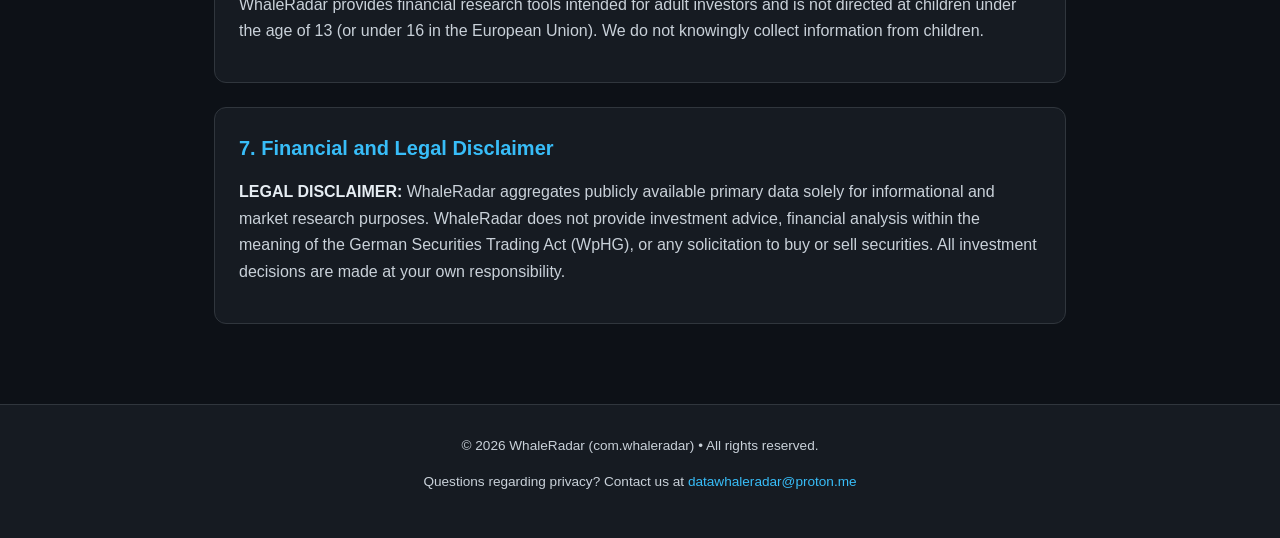
==== commit ade05689: "fix: use official SEC Atom feed and update contact email" ====
--- a/docs/index.html
+++ b/docs/index.html
@@ -529,7 +529,7 @@
 
 <footer>
     <p>&copy; 2026 WhaleRadar (com.whaleradar) • All rights reserved.</p>
-    <p style="margin-top: 6px;">Questions regarding privacy? Contact us at <a href="mailto:support@whaleradar.app">support@whaleradar.app</a></p>
+    <p style="margin-top: 6px;">Questions regarding privacy? Contact us at <a href="mailto:datawhaleradar@proton.me">datawhaleradar@proton.me</a></p>
 </footer>
 
 <script>
